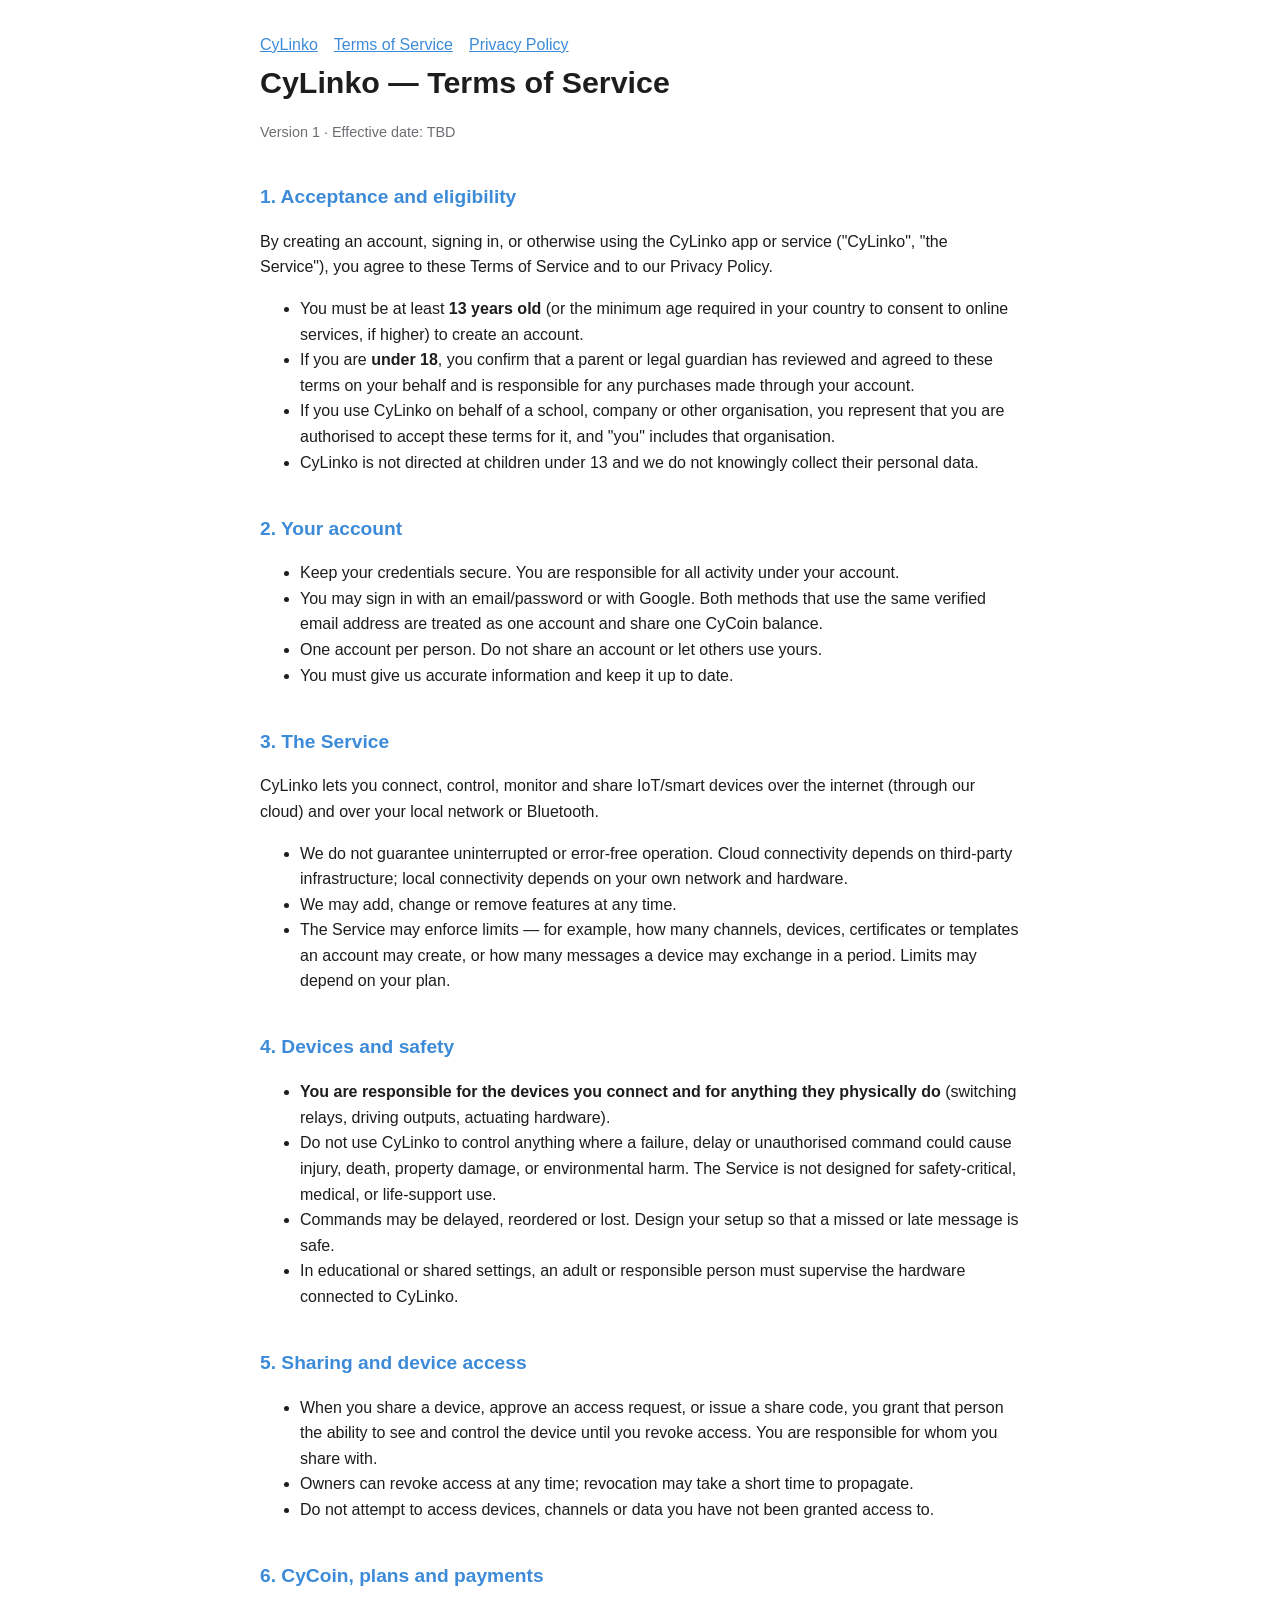
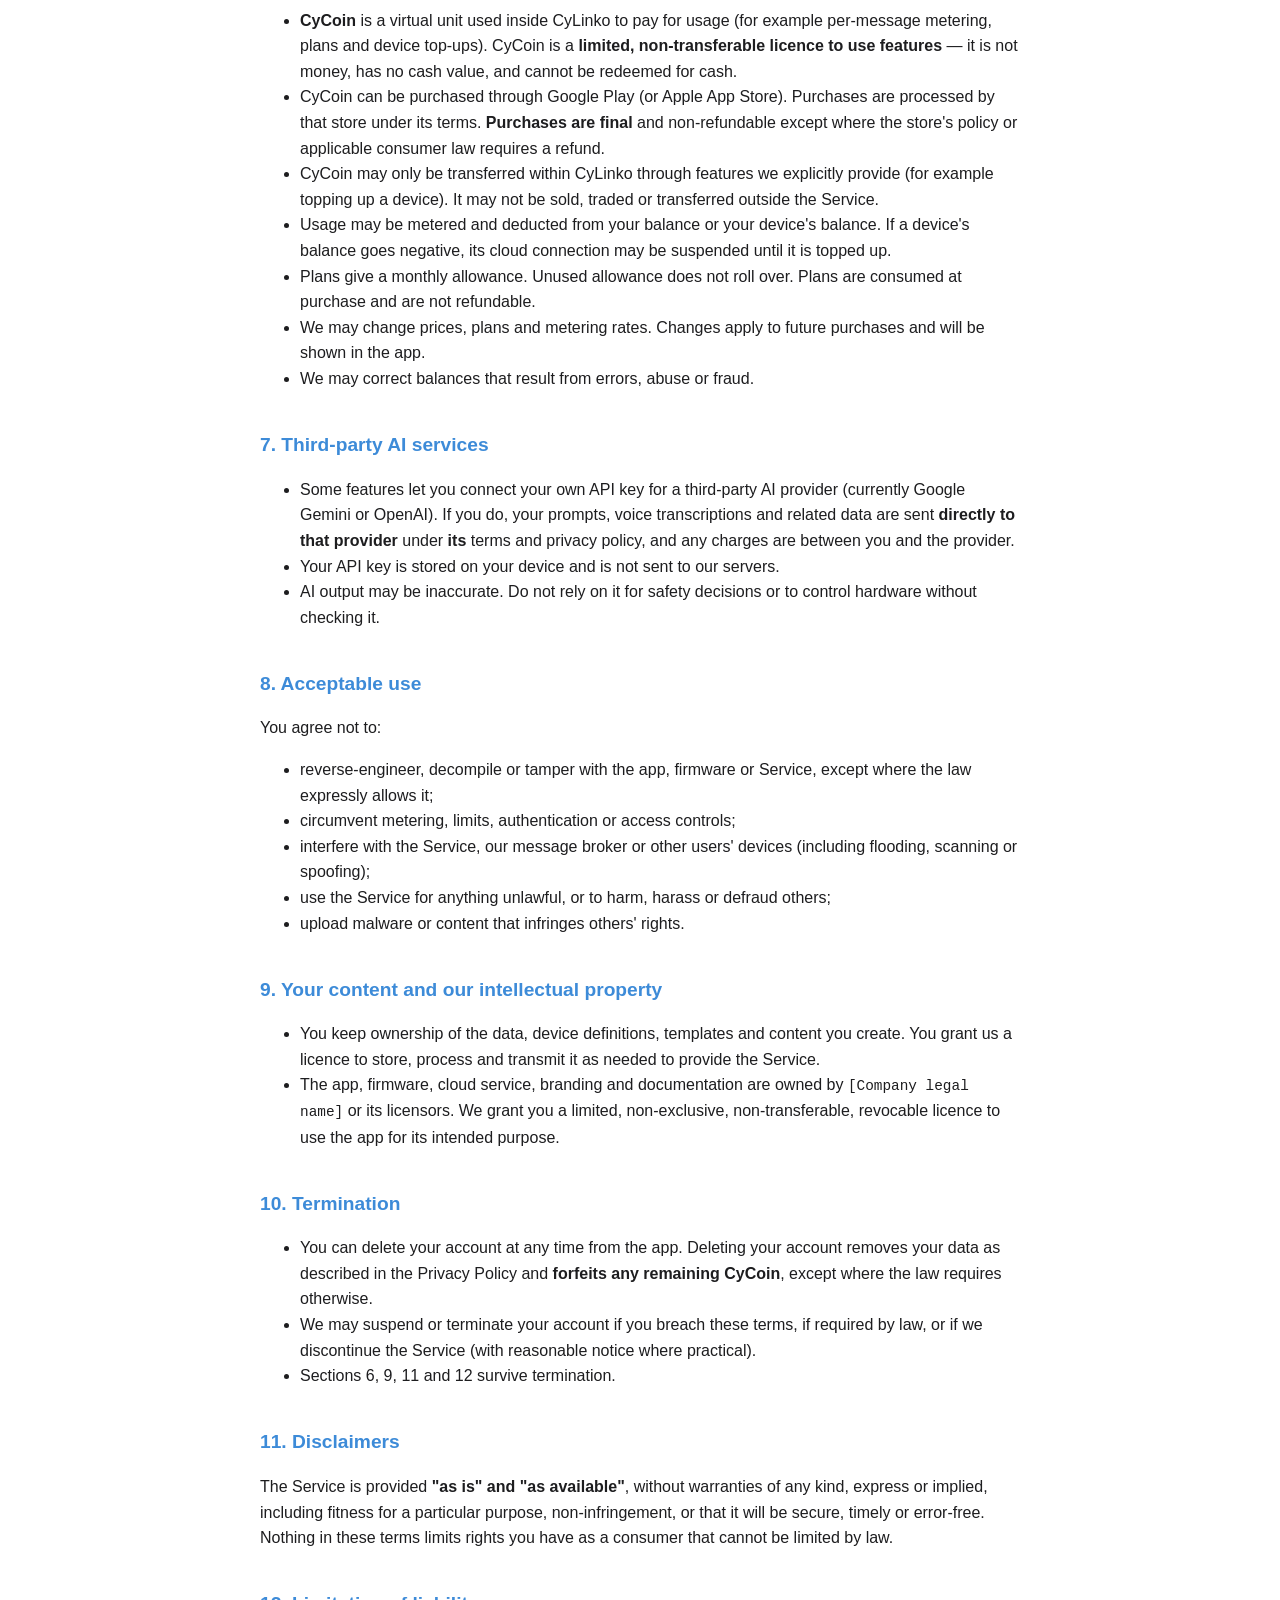
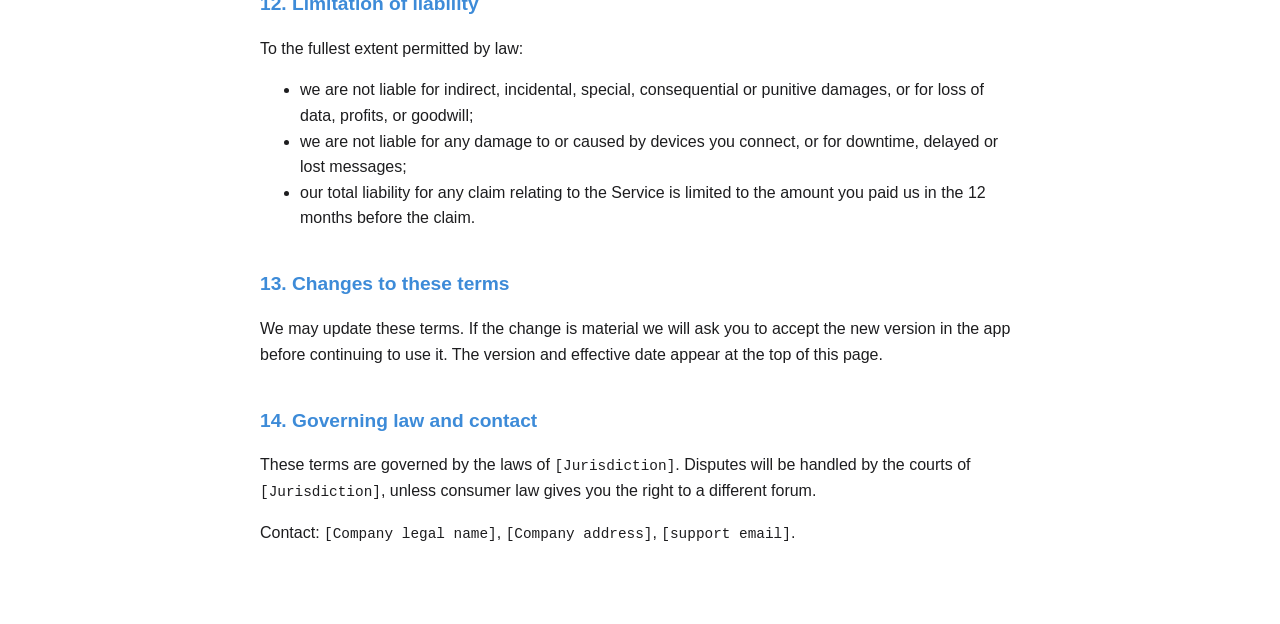
==== terms-of-service.html @ 71540b09 "Publish CyLinko Terms of Service and Privacy Policy (v1)" ====
<!DOCTYPE html>
<html xmlns="http://www.w3.org/1999/xhtml">
<head>
  <meta charset="utf-8" />
  <meta name="generator" content="pandoc 3.10.2" />
  <meta name="viewport" content="width=device-width, initial-scale=1.0, user-scalable=yes" />
  <title>CyLinko — Terms of Service</title>
  <style>
    /* Default styles provided by pandoc.
    ** See https://pandoc.org/MANUAL.html#variables-for-html for config info.
    */
    span.smallcaps{font-variant: small-caps;}
    div.columns{display: flex; gap: 1.5em;}
    div.column{flex: auto;}
    @media screen {
    div.columns{gap: min(4vw, 1.5em);}
    div.column{overflow-x: auto;}
    }
    div.hanging-indent{margin-left: 1.5em; text-indent: -1.5em;}
    /* The extra [class] is a hack that increases specificity enough to
       override a similar rule in reveal.js */
    ul.task-list[class]{list-style: none;}
    ul.task-list li input[type="checkbox"] {
      font-size: inherit;
      width: 0.8em;
      margin: 0 0.8em 0.2em -1.6em;
      vertical-align: middle;
    }
    .display.math{display: block; text-align: center; margin: 0.5rem auto;}
  </style>
  <link rel="stylesheet" href="style.css" />
  <meta name="viewport" content="width=device-width,initial-scale=1">
</head>
<body><main><nav><a href="index.html">CyLinko</a><a href="terms-of-service.html">Terms of Service</a><a href="privacy-policy.html">Privacy Policy</a></nav>
<h1>CyLinko — Terms of Service</h1><p class="meta">Version 1 · Effective date: TBD</p>
<h2 id="1-acceptance-and-eligibility">1. Acceptance and eligibility</h2>
<p>By creating an account, signing in, or otherwise using the CyLinko
app or service ("CyLinko", "the Service"), you agree to these Terms of
Service and to our Privacy Policy.</p>
<ul>
<li>You must be at least <strong>13 years old</strong> (or the minimum
age required in your country to consent to online services, if higher)
to create an account.</li>
<li>If you are <strong>under 18</strong>, you confirm that a parent or
legal guardian has reviewed and agreed to these terms on your behalf and
is responsible for any purchases made through your account.</li>
<li>If you use CyLinko on behalf of a school, company or other
organisation, you represent that you are authorised to accept these
terms for it, and "you" includes that organisation.</li>
<li>CyLinko is not directed at children under 13 and we do not knowingly
collect their personal data.</li>
</ul>
<h2 id="2-your-account">2. Your account</h2>
<ul>
<li>Keep your credentials secure. You are responsible for all activity
under your account.</li>
<li>You may sign in with an email/password or with Google. Both methods
that use the same verified email address are treated as one account and
share one CyCoin balance.</li>
<li>One account per person. Do not share an account or let others use
yours.</li>
<li>You must give us accurate information and keep it up to date.</li>
</ul>
<h2 id="3-the-service">3. The Service</h2>
<p>CyLinko lets you connect, control, monitor and share IoT/smart
devices over the internet (through our cloud) and over your local
network or Bluetooth.</p>
<ul>
<li>We do not guarantee uninterrupted or error-free operation. Cloud
connectivity depends on third-party infrastructure; local connectivity
depends on your own network and hardware.</li>
<li>We may add, change or remove features at any time.</li>
<li>The Service may enforce limits — for example, how many channels,
devices, certificates or templates an account may create, or how many
messages a device may exchange in a period. Limits may depend on your
plan.</li>
</ul>
<h2 id="4-devices-and-safety">4. Devices and safety</h2>
<ul>
<li><strong>You are responsible for the devices you connect and for
anything they physically do</strong> (switching relays, driving outputs,
actuating hardware).</li>
<li>Do not use CyLinko to control anything where a failure, delay or
unauthorised command could cause injury, death, property damage, or
environmental harm. The Service is not designed for safety-critical,
medical, or life-support use.</li>
<li>Commands may be delayed, reordered or lost. Design your setup so
that a missed or late message is safe.</li>
<li>In educational or shared settings, an adult or responsible person
must supervise the hardware connected to CyLinko.</li>
</ul>
<h2 id="5-sharing-and-device-access">5. Sharing and device access</h2>
<ul>
<li>When you share a device, approve an access request, or issue a share
code, you grant that person the ability to see and control the device
until you revoke access. You are responsible for whom you share
with.</li>
<li>Owners can revoke access at any time; revocation may take a short
time to propagate.</li>
<li>Do not attempt to access devices, channels or data you have not been
granted access to.</li>
</ul>
<h2 id="6-cycoin-plans-and-payments">6. CyCoin, plans and payments</h2>
<ul>
<li><strong>CyCoin</strong> is a virtual unit used inside CyLinko to pay
for usage (for example per-message metering, plans and device top-ups).
CyCoin is a <strong>limited, non-transferable licence to use
features</strong> — it is not money, has no cash value, and cannot be
redeemed for cash.</li>
<li>CyCoin can be purchased through Google Play (or Apple App Store).
Purchases are processed by that store under its terms. <strong>Purchases
are final</strong> and non-refundable except where the store's policy or
applicable consumer law requires a refund.</li>
<li>CyCoin may only be transferred within CyLinko through features we
explicitly provide (for example topping up a device). It may not be
sold, traded or transferred outside the Service.</li>
<li>Usage may be metered and deducted from your balance or your device's
balance. If a device's balance goes negative, its cloud connection may
be suspended until it is topped up.</li>
<li>Plans give a monthly allowance. Unused allowance does not roll over.
Plans are consumed at purchase and are not refundable.</li>
<li>We may change prices, plans and metering rates. Changes apply to
future purchases and will be shown in the app.</li>
<li>We may correct balances that result from errors, abuse or
fraud.</li>
</ul>
<h2 id="7-third-party-ai-services">7. Third-party AI services</h2>
<ul>
<li>Some features let you connect your own API key for a third-party AI
provider (currently Google Gemini or OpenAI). If you do, your prompts,
voice transcriptions and related data are sent <strong>directly to that
provider</strong> under <strong>its</strong> terms and privacy policy,
and any charges are between you and the provider.</li>
<li>Your API key is stored on your device and is not sent to our
servers.</li>
<li>AI output may be inaccurate. Do not rely on it for safety decisions
or to control hardware without checking it.</li>
</ul>
<h2 id="8-acceptable-use">8. Acceptable use</h2>
<p>You agree not to:</p>
<ul>
<li>reverse-engineer, decompile or tamper with the app, firmware or
Service, except where the law expressly allows it;</li>
<li>circumvent metering, limits, authentication or access controls;</li>
<li>interfere with the Service, our message broker or other users'
devices (including flooding, scanning or spoofing);</li>
<li>use the Service for anything unlawful, or to harm, harass or defraud
others;</li>
<li>upload malware or content that infringes others' rights.</li>
</ul>
<h2 id="9-your-content-and-our-intellectual-property">9. Your content
and our intellectual property</h2>
<ul>
<li>You keep ownership of the data, device definitions, templates and
content you create. You grant us a licence to store, process and
transmit it as needed to provide the Service.</li>
<li>The app, firmware, cloud service, branding and documentation are
owned by <code>[Company legal name]</code> or its licensors. We grant
you a limited, non-exclusive, non-transferable, revocable licence to use
the app for its intended purpose.</li>
</ul>
<h2 id="10-termination">10. Termination</h2>
<ul>
<li>You can delete your account at any time from the app. Deleting your
account removes your data as described in the Privacy Policy and
<strong>forfeits any remaining CyCoin</strong>, except where the law
requires otherwise.</li>
<li>We may suspend or terminate your account if you breach these terms,
if required by law, or if we discontinue the Service (with reasonable
notice where practical).</li>
<li>Sections 6, 9, 11 and 12 survive termination.</li>
</ul>
<h2 id="11-disclaimers">11. Disclaimers</h2>
<p>The Service is provided <strong>"as is" and "as available"</strong>,
without warranties of any kind, express or implied, including fitness
for a particular purpose, non-infringement, or that it will be secure,
timely or error-free. Nothing in these terms limits rights you have as a
consumer that cannot be limited by law.</p>
<h2 id="12-limitation-of-liability">12. Limitation of liability</h2>
<p>To the fullest extent permitted by law:</p>
<ul>
<li>we are not liable for indirect, incidental, special, consequential
or punitive damages, or for loss of data, profits, or goodwill;</li>
<li>we are not liable for any damage to or caused by devices you
connect, or for downtime, delayed or lost messages;</li>
<li>our total liability for any claim relating to the Service is limited
to the amount you paid us in the 12 months before the claim.</li>
</ul>
<h2 id="13-changes-to-these-terms">13. Changes to these terms</h2>
<p>We may update these terms. If the change is material we will ask you
to accept the new version in the app before continuing to use it. The
version and effective date appear at the top of this page.</p>
<h2 id="14-governing-law-and-contact">14. Governing law and contact</h2>
<p>These terms are governed by the laws of <code>[Jurisdiction]</code>.
Disputes will be handled by the courts of <code>[Jurisdiction]</code>,
unless consumer law gives you the right to a different forum.</p>
<p>Contact: <code>[Company legal name]</code>,
<code>[Company address]</code>, <code>[support email]</code>.</p>
</main></body>
</html>
---- style.css ----
:root { color-scheme: light dark; --fg:#1d1d1f; --bg:#ffffff; --muted:#6e6e73; --accent:#3d8bd8; --rule:#e5e5ea; }
@media (prefers-color-scheme: dark) { :root { --fg:#f2f2f7; --bg:#121214; --muted:#a1a1aa; --rule:#2c2c30; } }
body { margin:0; background:var(--bg); color:var(--fg); font:16px/1.6 -apple-system,BlinkMacSystemFont,"Segoe UI",Roboto,sans-serif; }
main { max-width:760px; margin:0 auto; padding:32px 16px 64px; }
h1 { font-size:1.9rem; margin:0 0 4px; } h2 { font-size:1.2rem; margin-top:2em; color:var(--accent); }
.meta { color:var(--muted); font-size:.9rem; margin-bottom:24px; }
table { border-collapse:collapse; width:100%; font-size:.95rem; } th,td { text-align:left; vertical-align:top; padding:8px; border-bottom:1px solid var(--rule); }
blockquote { border-left:3px solid var(--accent); margin:0; padding:4px 16px; color:var(--muted); }
a { color:var(--accent); } nav a { margin-right:16px; }
code { font-size:.9em; }
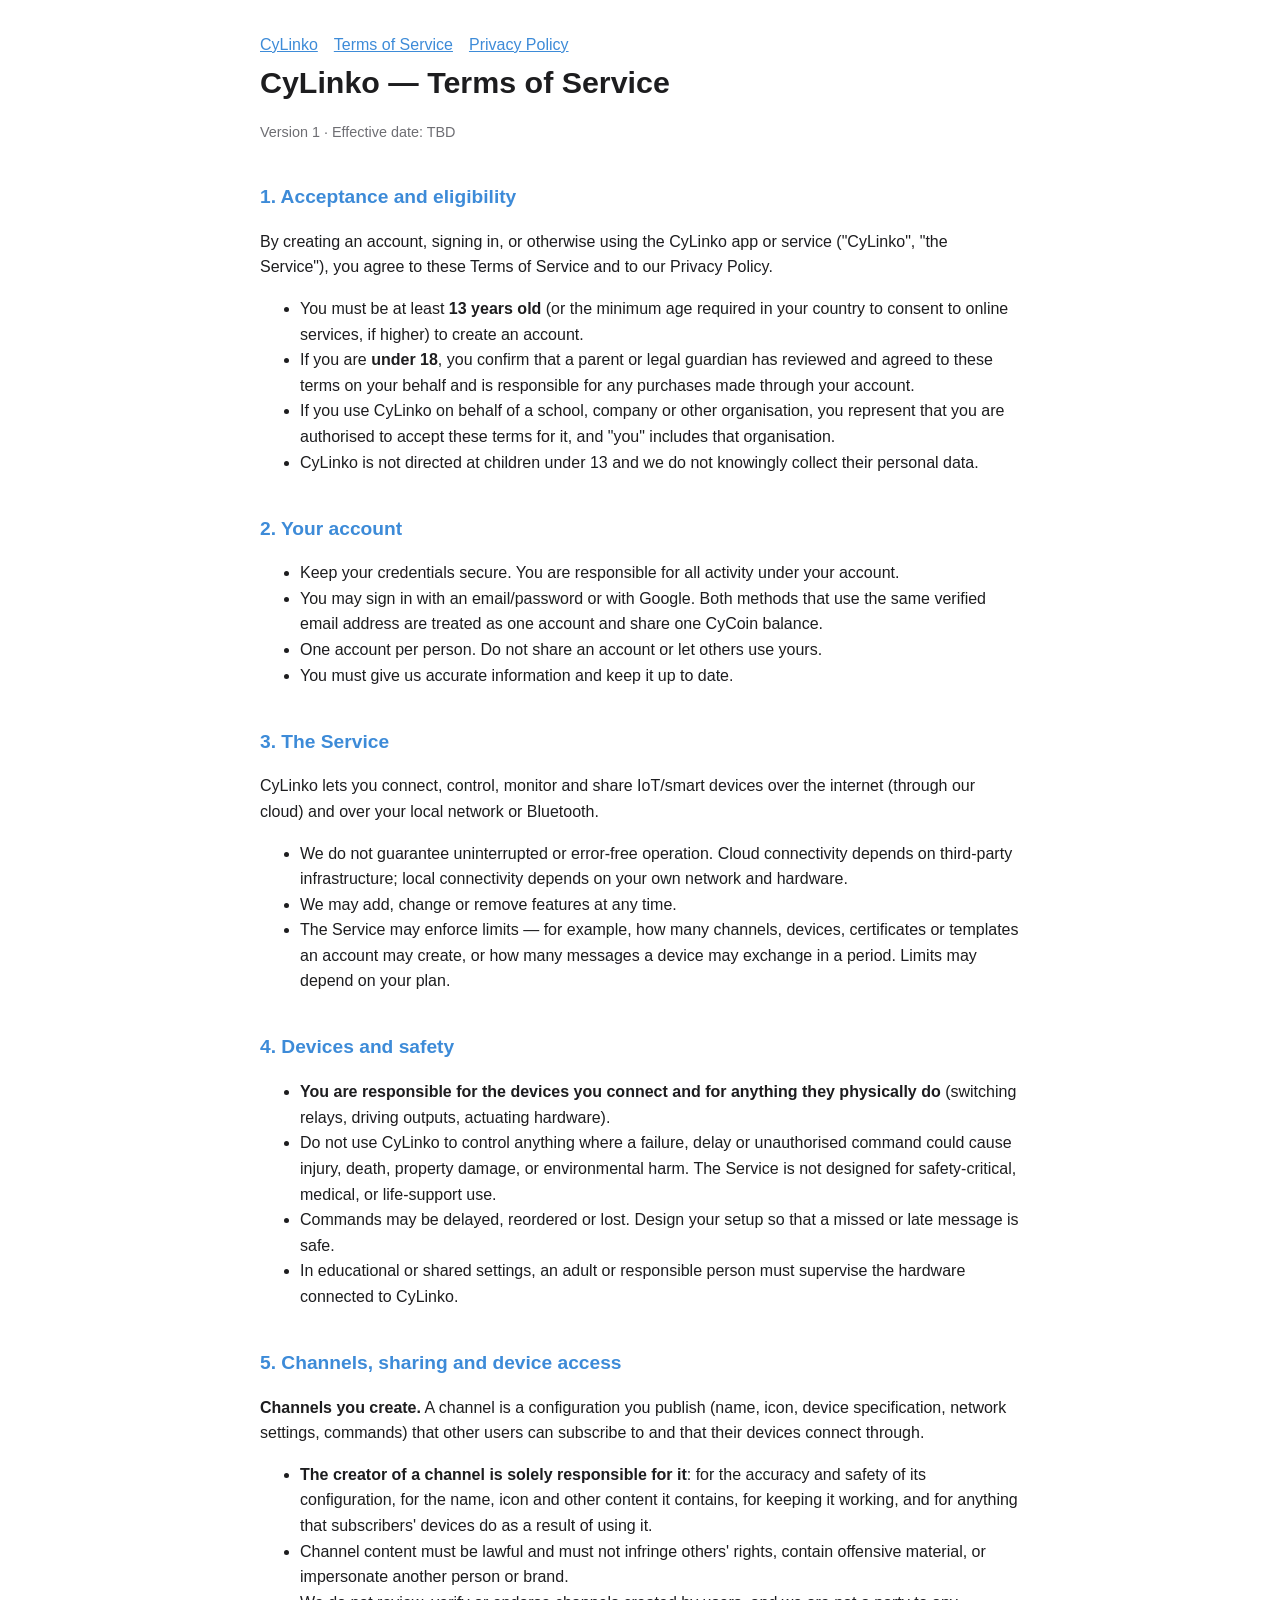
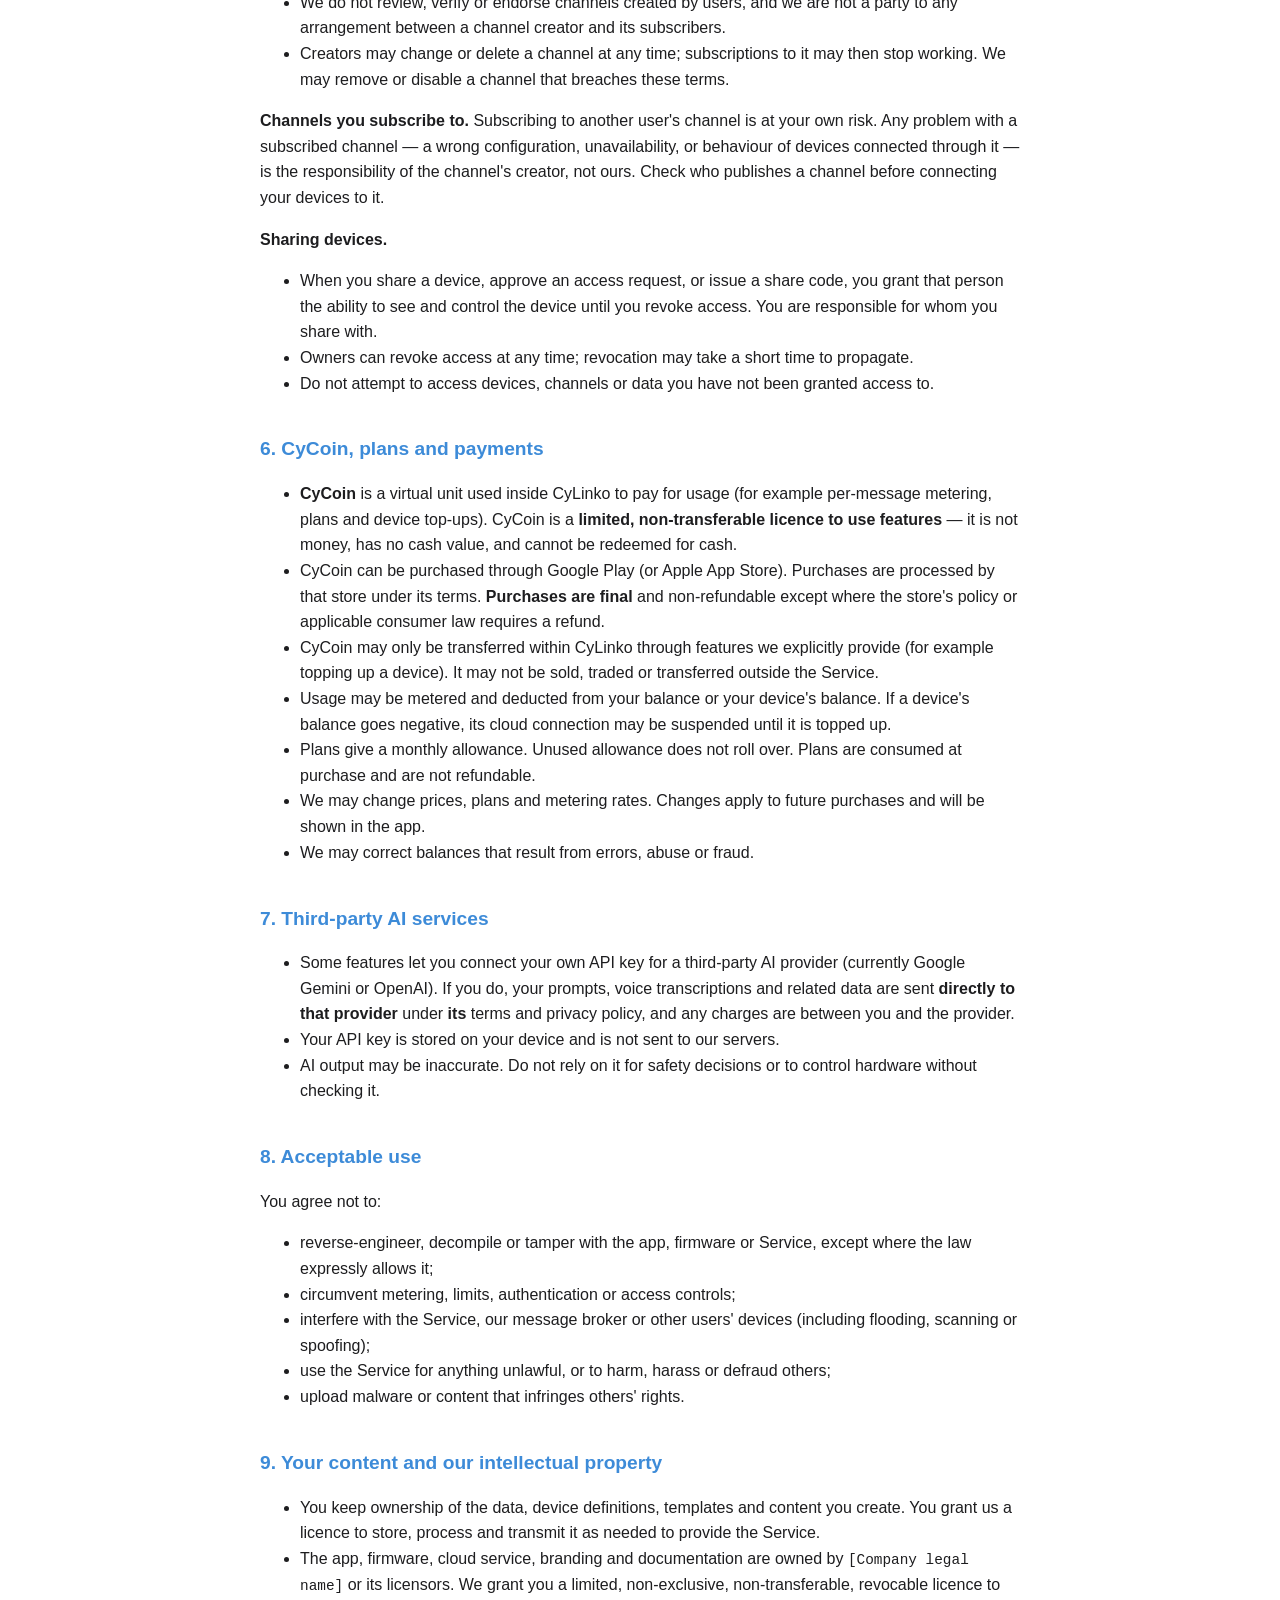
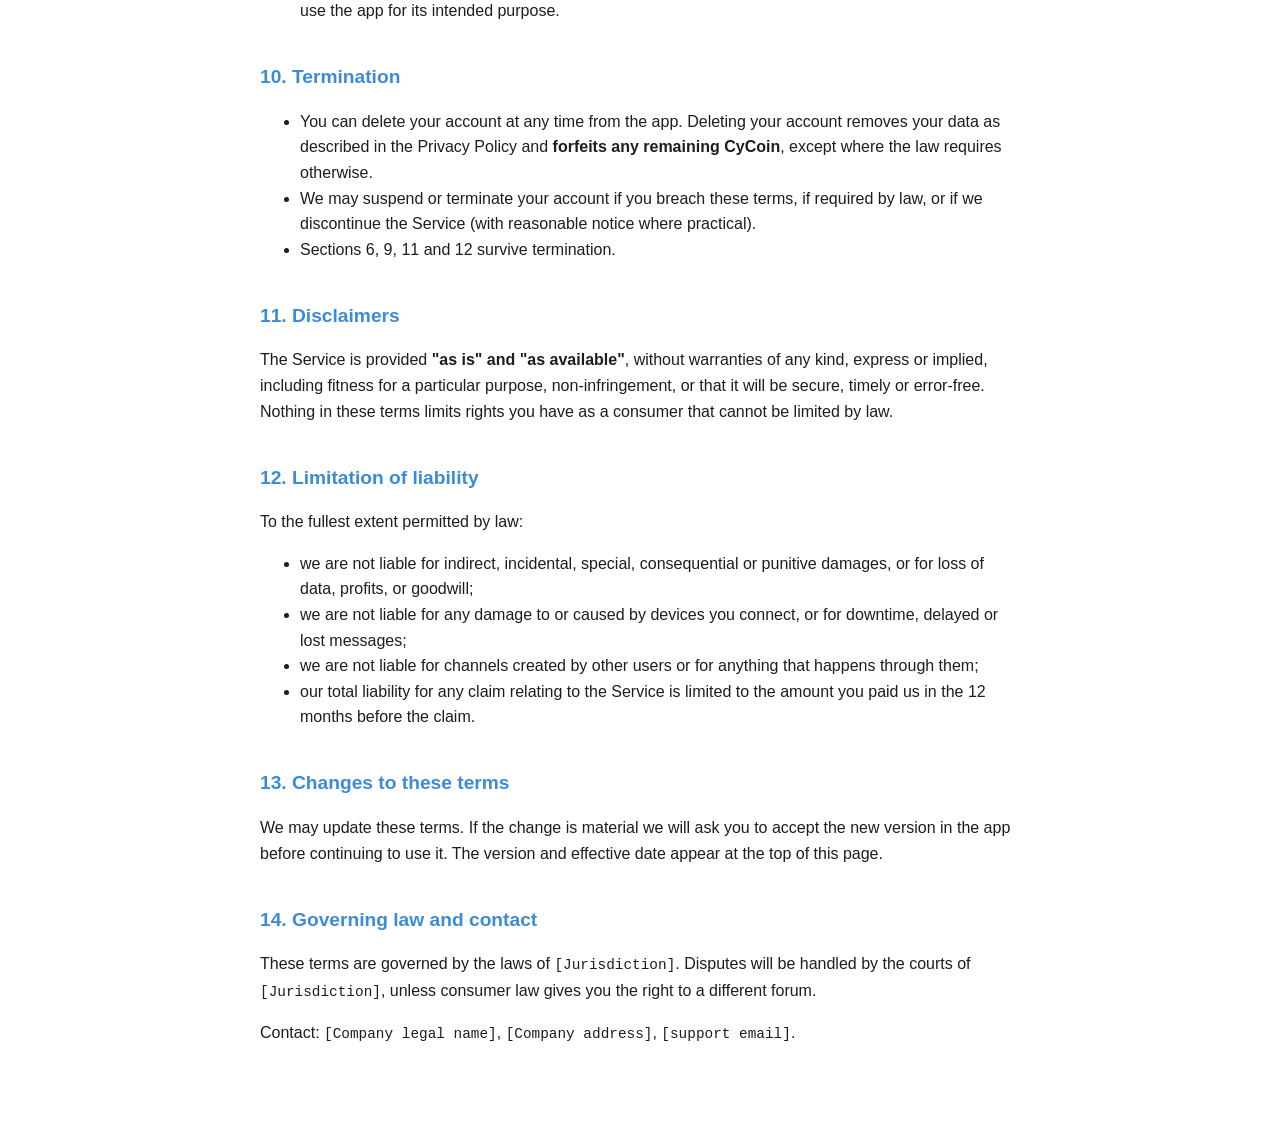
==== commit 91188cde: "Terms: channel creator responsibility, subscriber risk (section 5, 12)" ====
--- a/terms-of-service.html
+++ b/terms-of-service.html
@@ -89,7 +89,33 @@
 <li>In educational or shared settings, an adult or responsible person
 must supervise the hardware connected to CyLinko.</li>
 </ul>
-<h2 id="5-sharing-and-device-access">5. Sharing and device access</h2>
+<h2 id="5-channels-sharing-and-device-access">5. Channels, sharing and
+device access</h2>
+<p><strong>Channels you create.</strong> A channel is a configuration
+you publish (name, icon, device specification, network settings,
+commands) that other users can subscribe to and that their devices
+connect through.</p>
+<ul>
+<li><strong>The creator of a channel is solely responsible for
+it</strong>: for the accuracy and safety of its configuration, for the
+name, icon and other content it contains, for keeping it working, and
+for anything that subscribers' devices do as a result of using it.</li>
+<li>Channel content must be lawful and must not infringe others' rights,
+contain offensive material, or impersonate another person or brand.</li>
+<li>We do not review, verify or endorse channels created by users, and
+we are not a party to any arrangement between a channel creator and its
+subscribers.</li>
+<li>Creators may change or delete a channel at any time; subscriptions
+to it may then stop working. We may remove or disable a channel that
+breaches these terms.</li>
+</ul>
+<p><strong>Channels you subscribe to.</strong> Subscribing to another
+user's channel is at your own risk. Any problem with a subscribed
+channel — a wrong configuration, unavailability, or behaviour of devices
+connected through it — is the responsibility of the channel's creator,
+not ours. Check who publishes a channel before connecting your devices
+to it.</p>
+<p><strong>Sharing devices.</strong></p>
 <ul>
 <li>When you share a device, approve an access request, or issue a share
 code, you grant that person the ability to see and control the device
@@ -183,6 +209,8 @@
 or punitive damages, or for loss of data, profits, or goodwill;</li>
 <li>we are not liable for any damage to or caused by devices you
 connect, or for downtime, delayed or lost messages;</li>
+<li>we are not liable for channels created by other users or for
+anything that happens through them;</li>
 <li>our total liability for any claim relating to the Service is limited
 to the amount you paid us in the 12 months before the claim.</li>
 </ul>
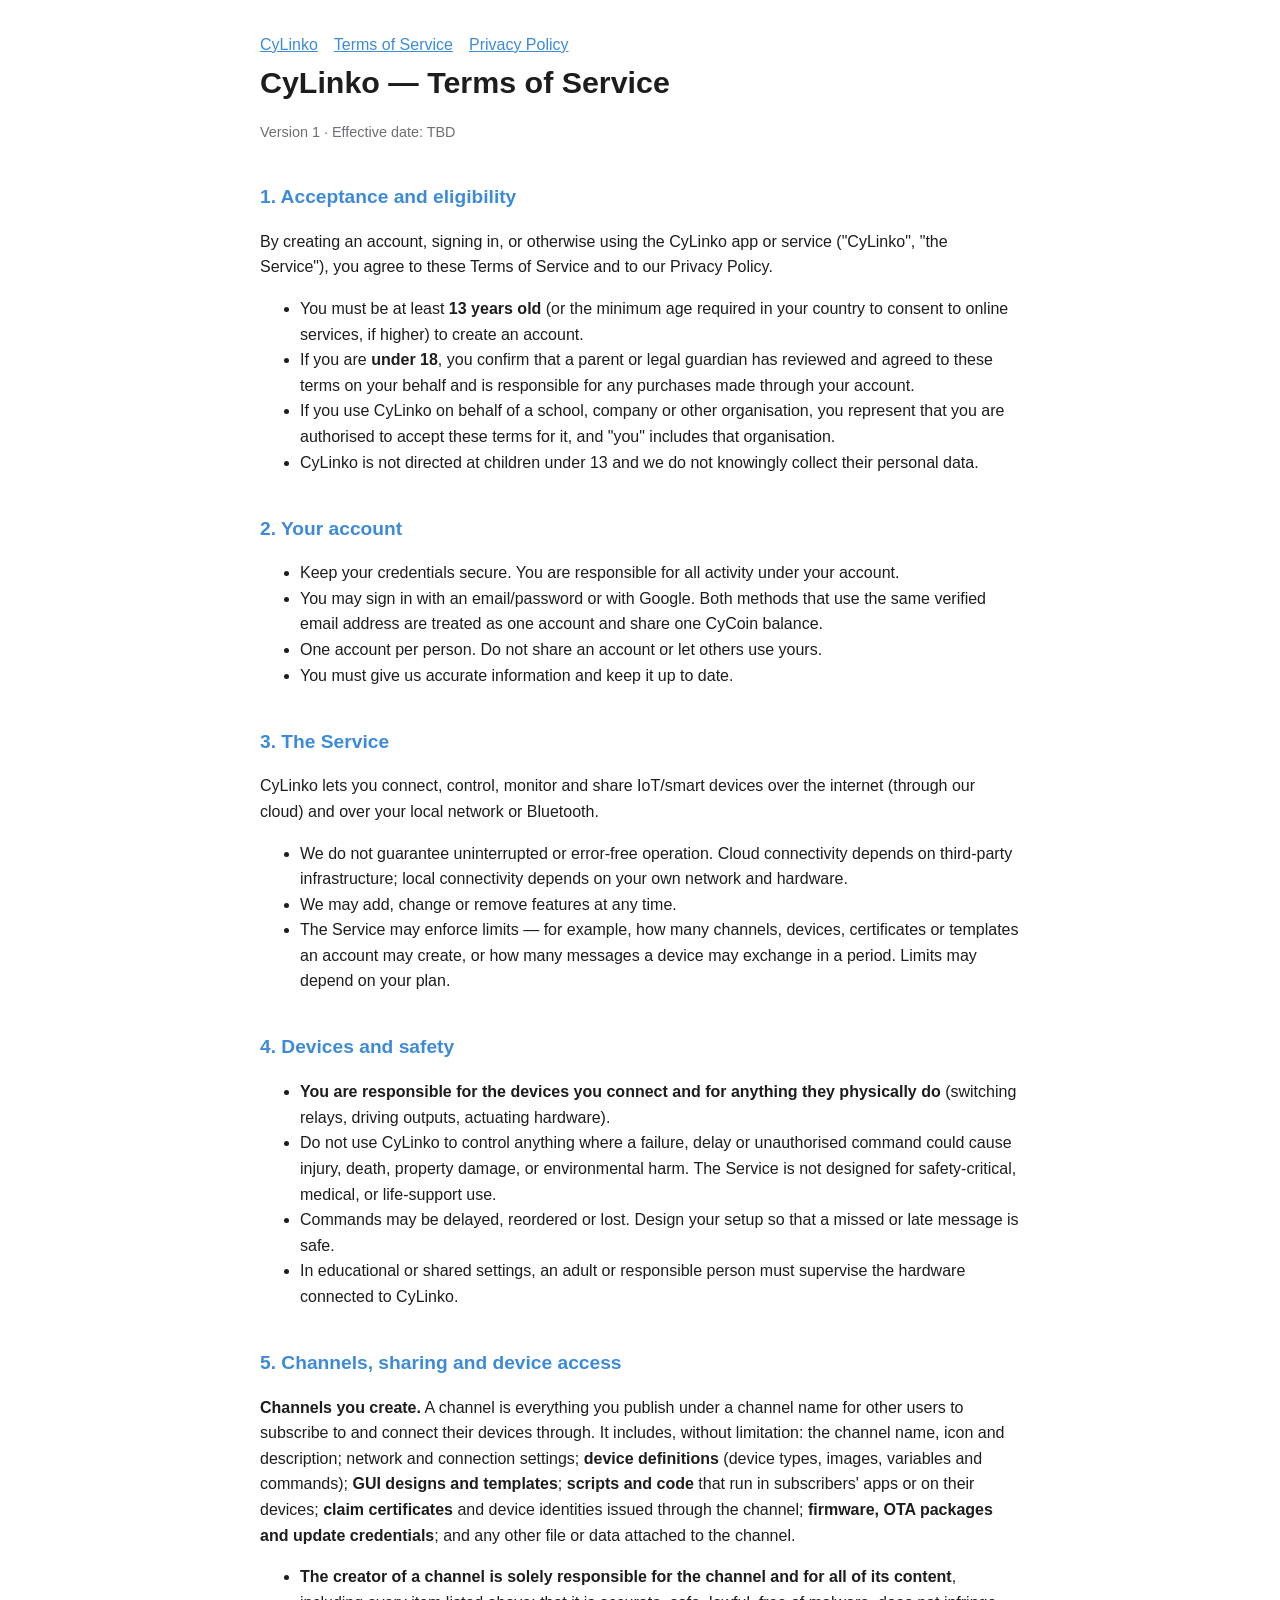
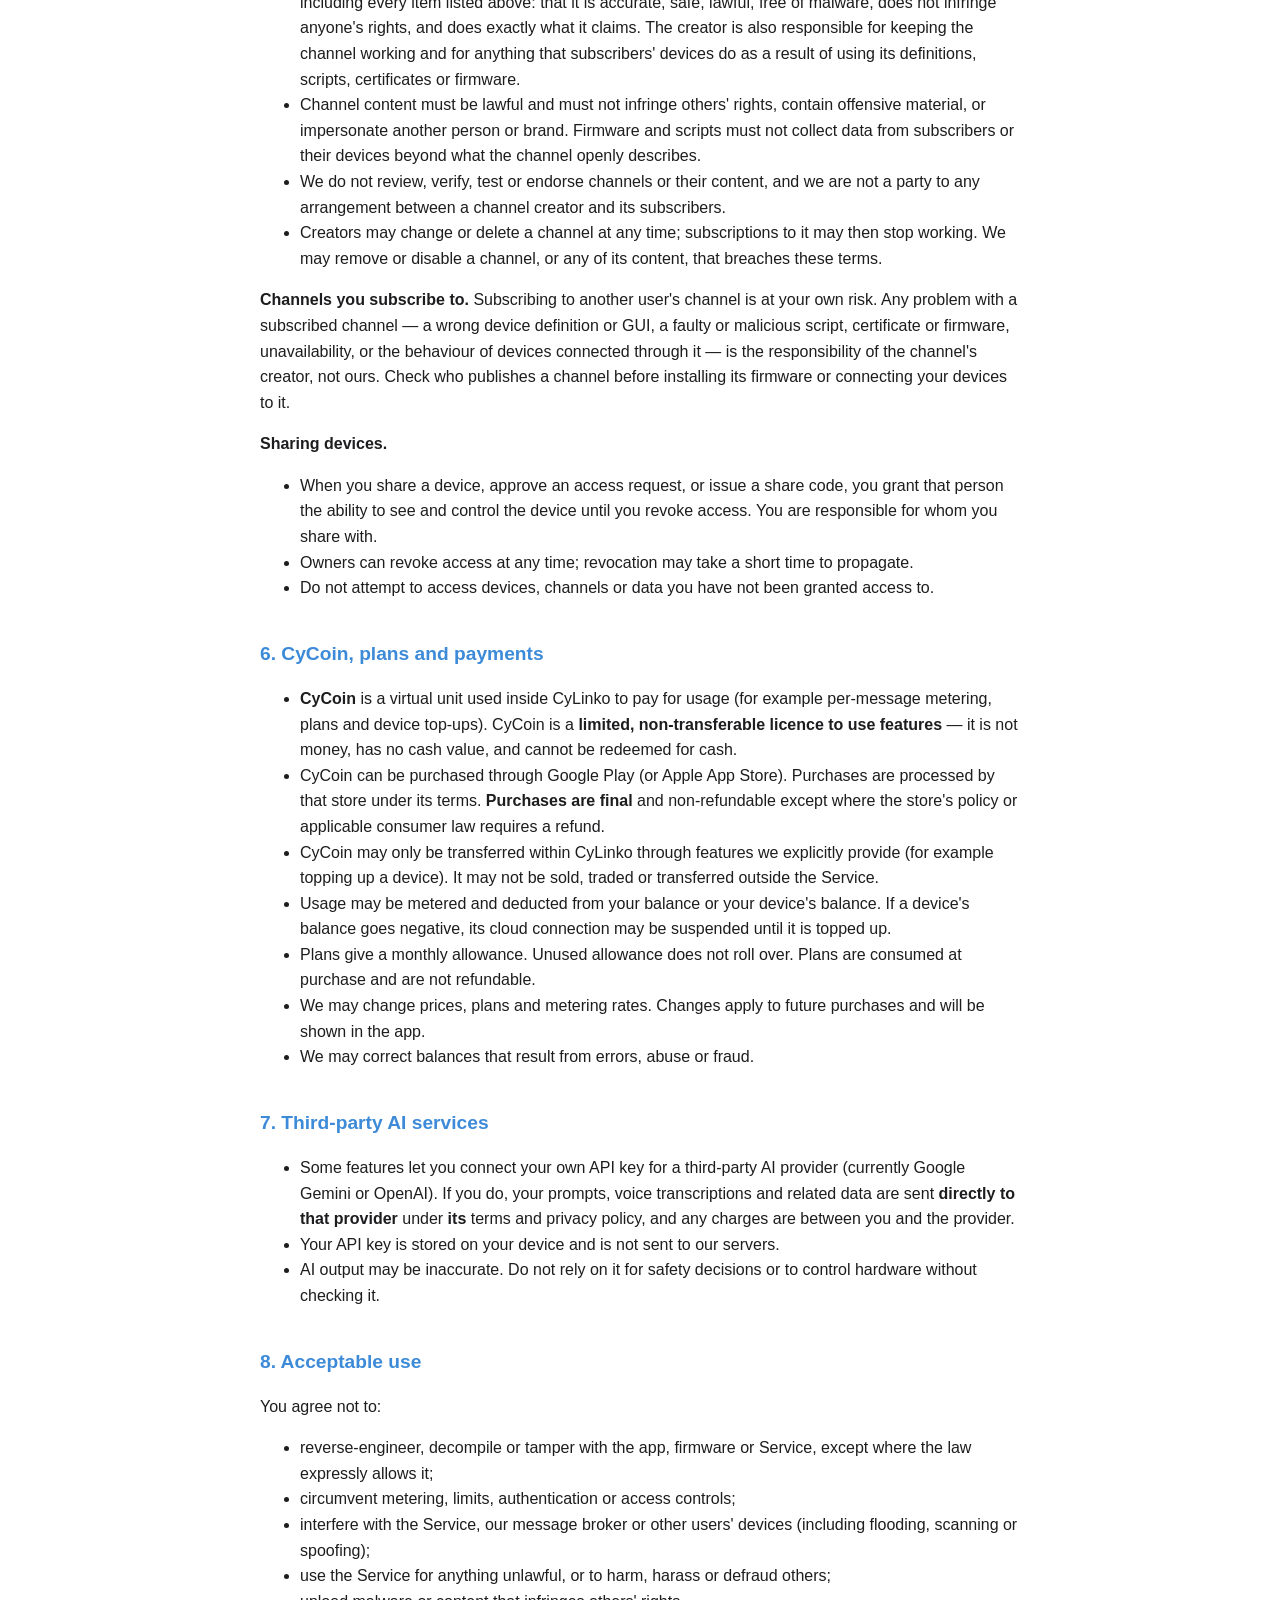
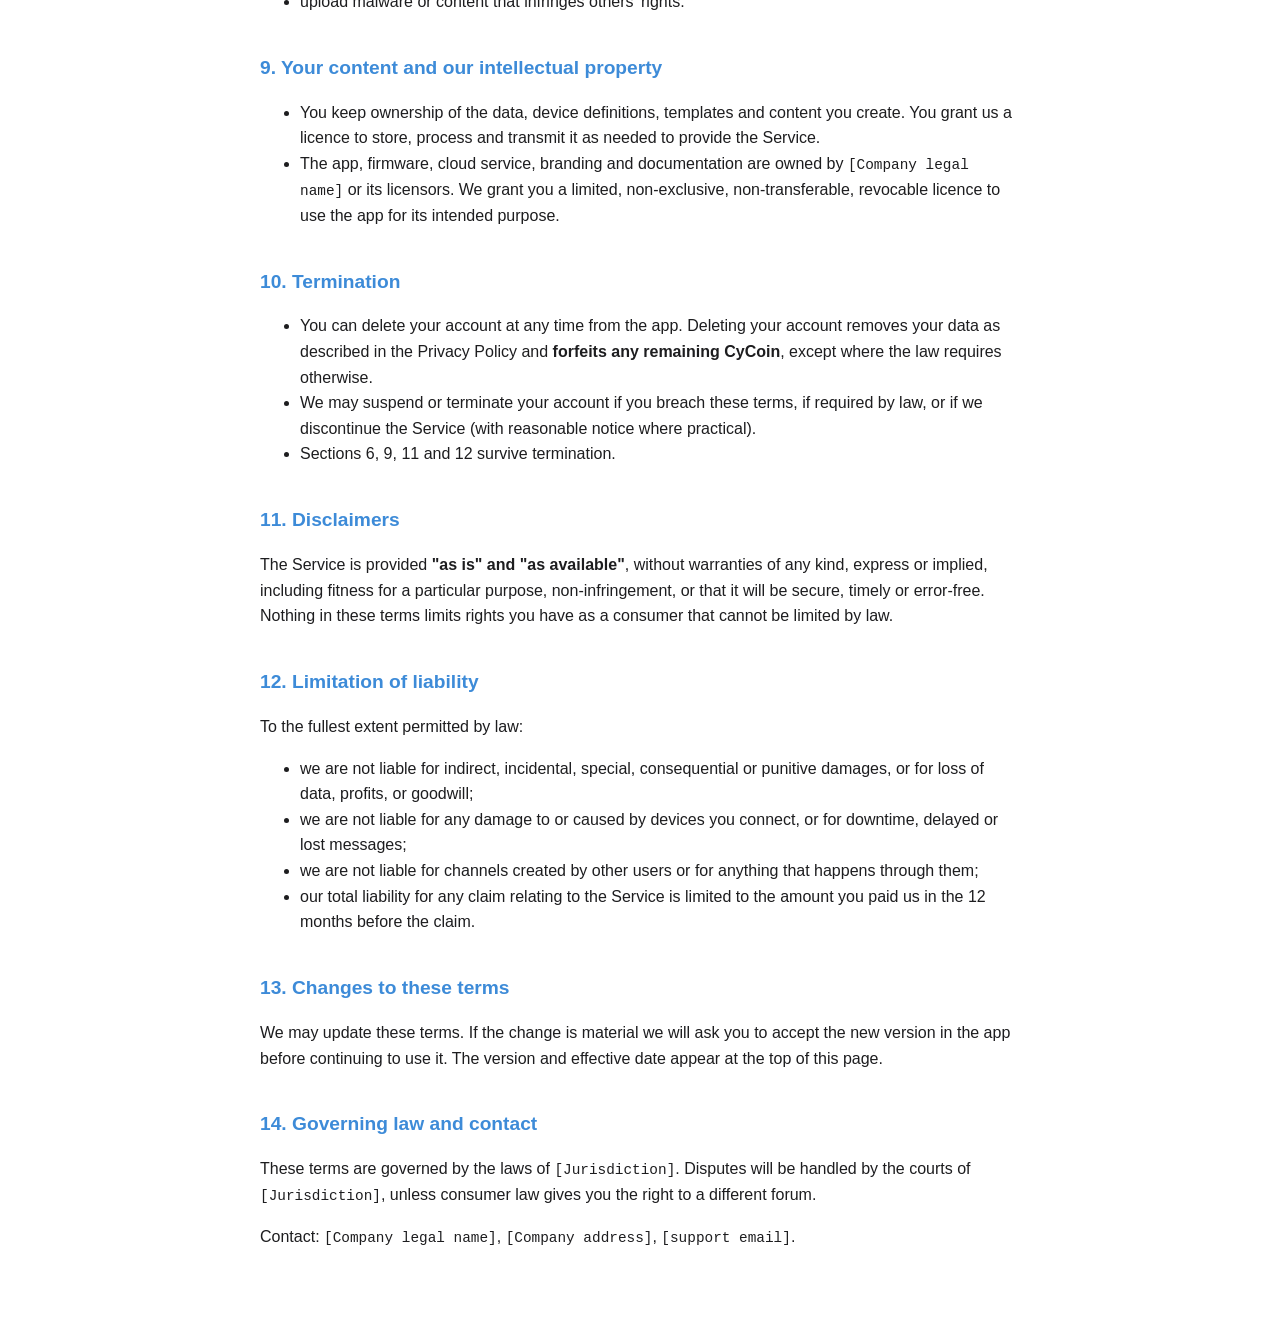
==== commit 865f0094: "Terms §5: enumerate channel content (definitions, GUIs, scripts, certs, firmware)" ====
--- a/terms-of-service.html
+++ b/terms-of-service.html
@@ -91,30 +91,43 @@
 </ul>
 <h2 id="5-channels-sharing-and-device-access">5. Channels, sharing and
 device access</h2>
-<p><strong>Channels you create.</strong> A channel is a configuration
-you publish (name, icon, device specification, network settings,
-commands) that other users can subscribe to and that their devices
-connect through.</p>
-<ul>
-<li><strong>The creator of a channel is solely responsible for
-it</strong>: for the accuracy and safety of its configuration, for the
-name, icon and other content it contains, for keeping it working, and
-for anything that subscribers' devices do as a result of using it.</li>
+<p><strong>Channels you create.</strong> A channel is everything you
+publish under a channel name for other users to subscribe to and connect
+their devices through. It includes, without limitation: the channel
+name, icon and description; network and connection settings;
+<strong>device definitions</strong> (device types, images, variables and
+commands); <strong>GUI designs and templates</strong>; <strong>scripts
+and code</strong> that run in subscribers' apps or on their devices;
+<strong>claim certificates</strong> and device identities issued through
+the channel; <strong>firmware, OTA packages and update
+credentials</strong>; and any other file or data attached to the
+channel.</p>
+<ul>
+<li><strong>The creator of a channel is solely responsible for the
+channel and for all of its content</strong>, including every item listed
+above: that it is accurate, safe, lawful, free of malware, does not
+infringe anyone's rights, and does exactly what it claims. The creator
+is also responsible for keeping the channel working and for anything
+that subscribers' devices do as a result of using its definitions,
+scripts, certificates or firmware.</li>
 <li>Channel content must be lawful and must not infringe others' rights,
-contain offensive material, or impersonate another person or brand.</li>
-<li>We do not review, verify or endorse channels created by users, and
-we are not a party to any arrangement between a channel creator and its
-subscribers.</li>
+contain offensive material, or impersonate another person or brand.
+Firmware and scripts must not collect data from subscribers or their
+devices beyond what the channel openly describes.</li>
+<li>We do not review, verify, test or endorse channels or their content,
+and we are not a party to any arrangement between a channel creator and
+its subscribers.</li>
 <li>Creators may change or delete a channel at any time; subscriptions
-to it may then stop working. We may remove or disable a channel that
-breaches these terms.</li>
+to it may then stop working. We may remove or disable a channel, or any
+of its content, that breaches these terms.</li>
 </ul>
 <p><strong>Channels you subscribe to.</strong> Subscribing to another
 user's channel is at your own risk. Any problem with a subscribed
-channel — a wrong configuration, unavailability, or behaviour of devices
-connected through it — is the responsibility of the channel's creator,
-not ours. Check who publishes a channel before connecting your devices
-to it.</p>
+channel — a wrong device definition or GUI, a faulty or malicious
+script, certificate or firmware, unavailability, or the behaviour of
+devices connected through it — is the responsibility of the channel's
+creator, not ours. Check who publishes a channel before installing its
+firmware or connecting your devices to it.</p>
 <p><strong>Sharing devices.</strong></p>
 <ul>
 <li>When you share a device, approve an access request, or issue a share
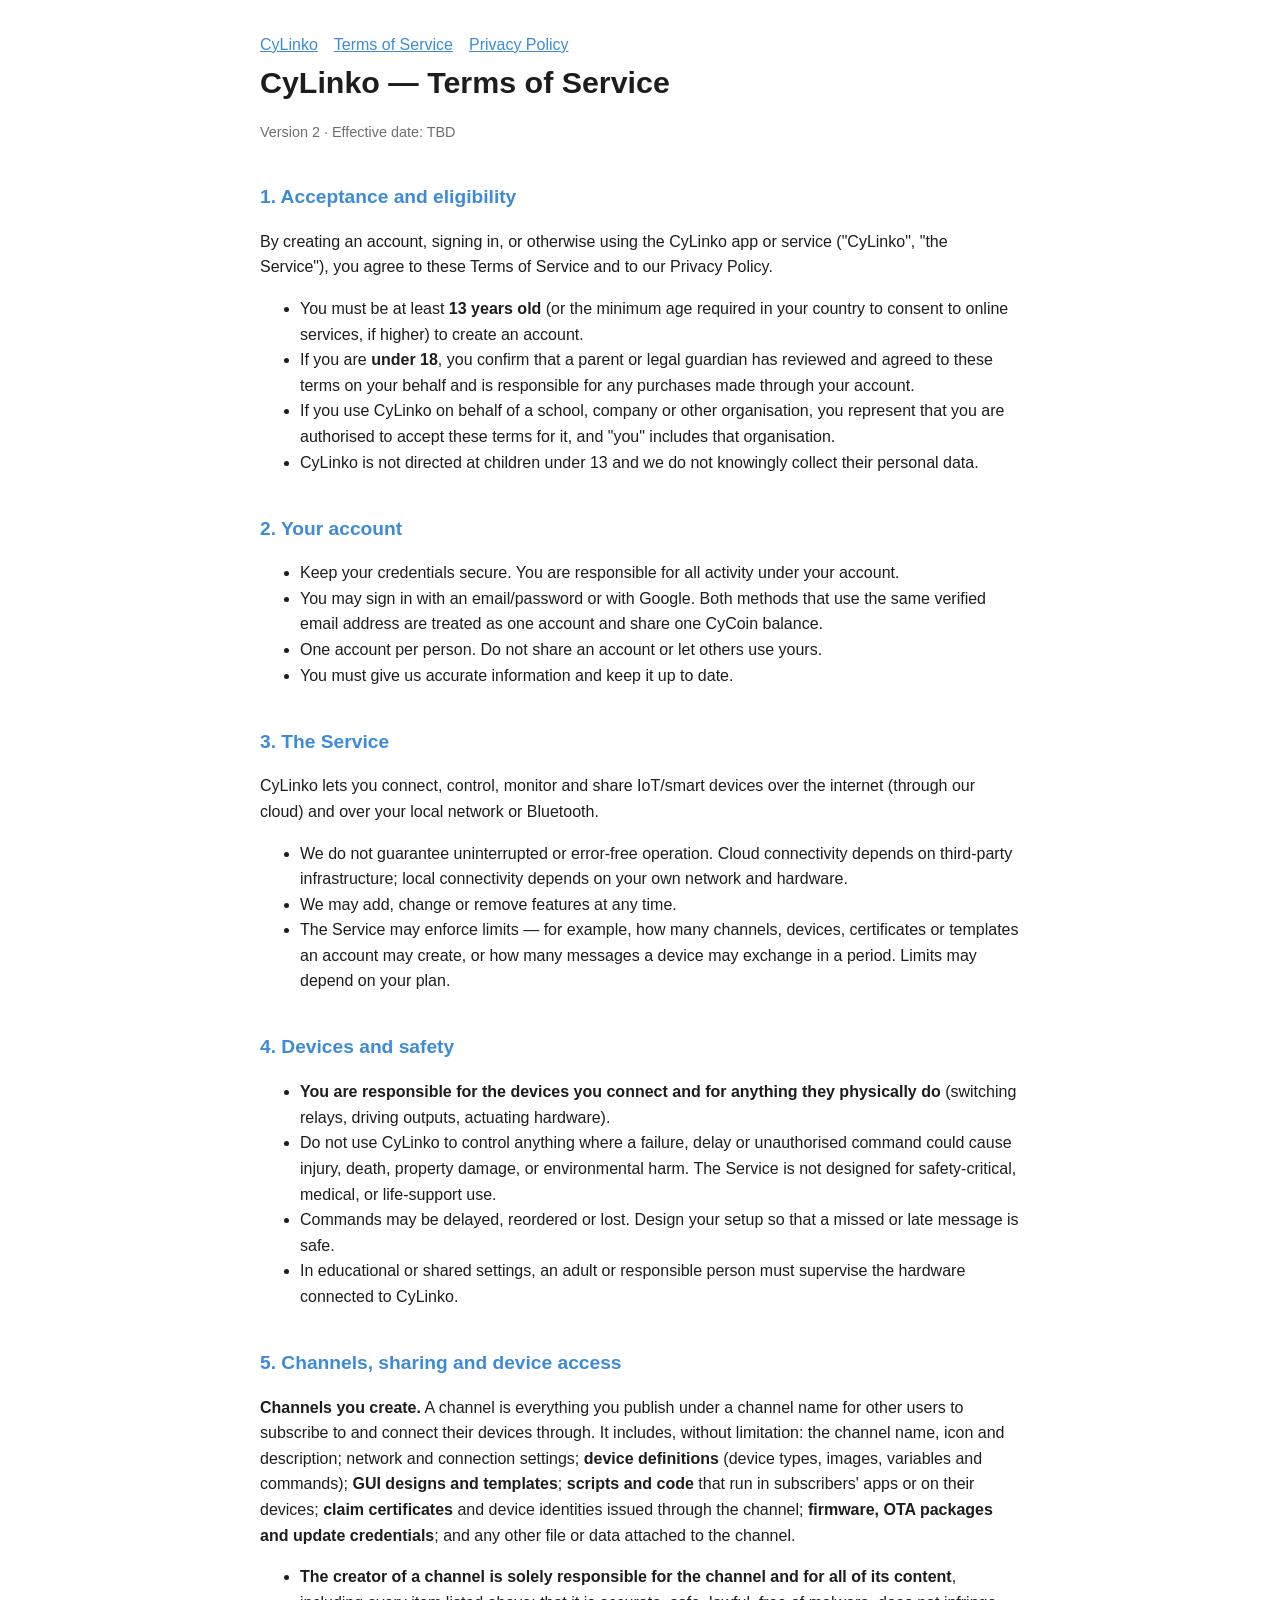
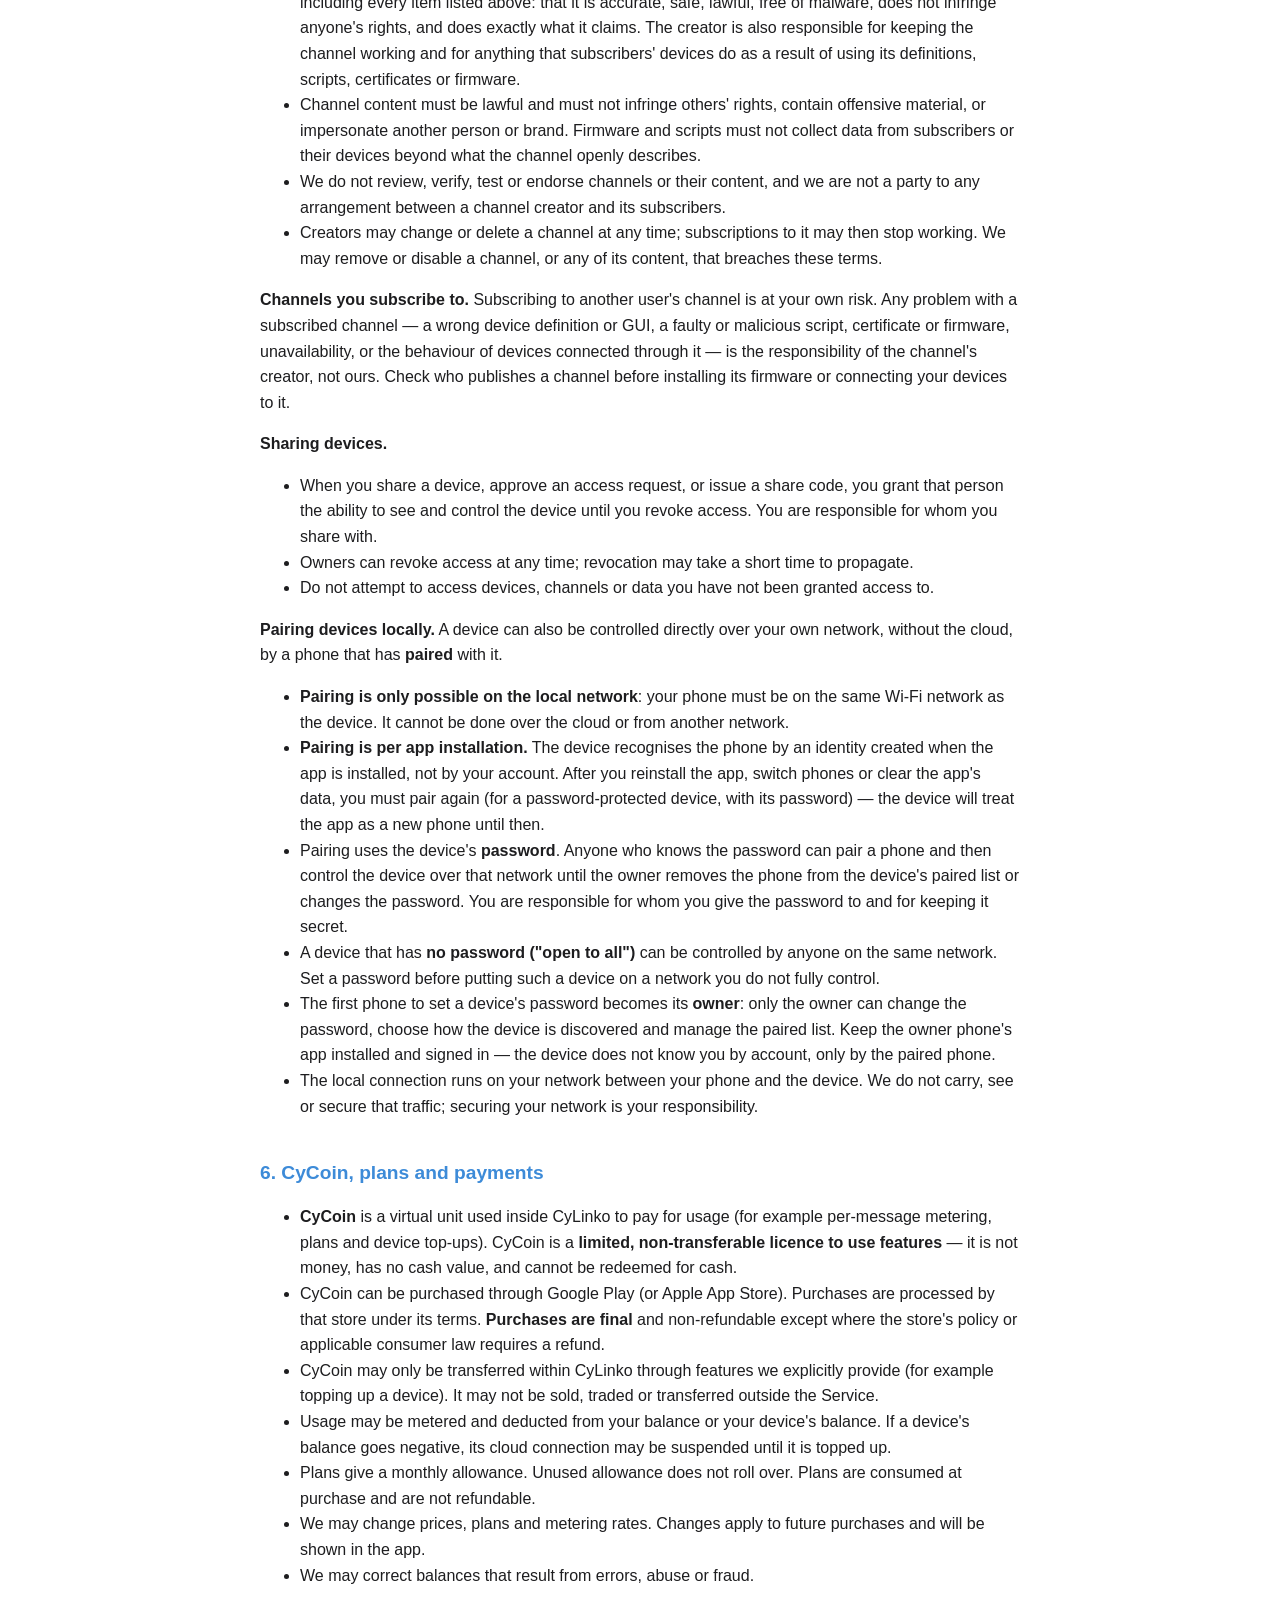
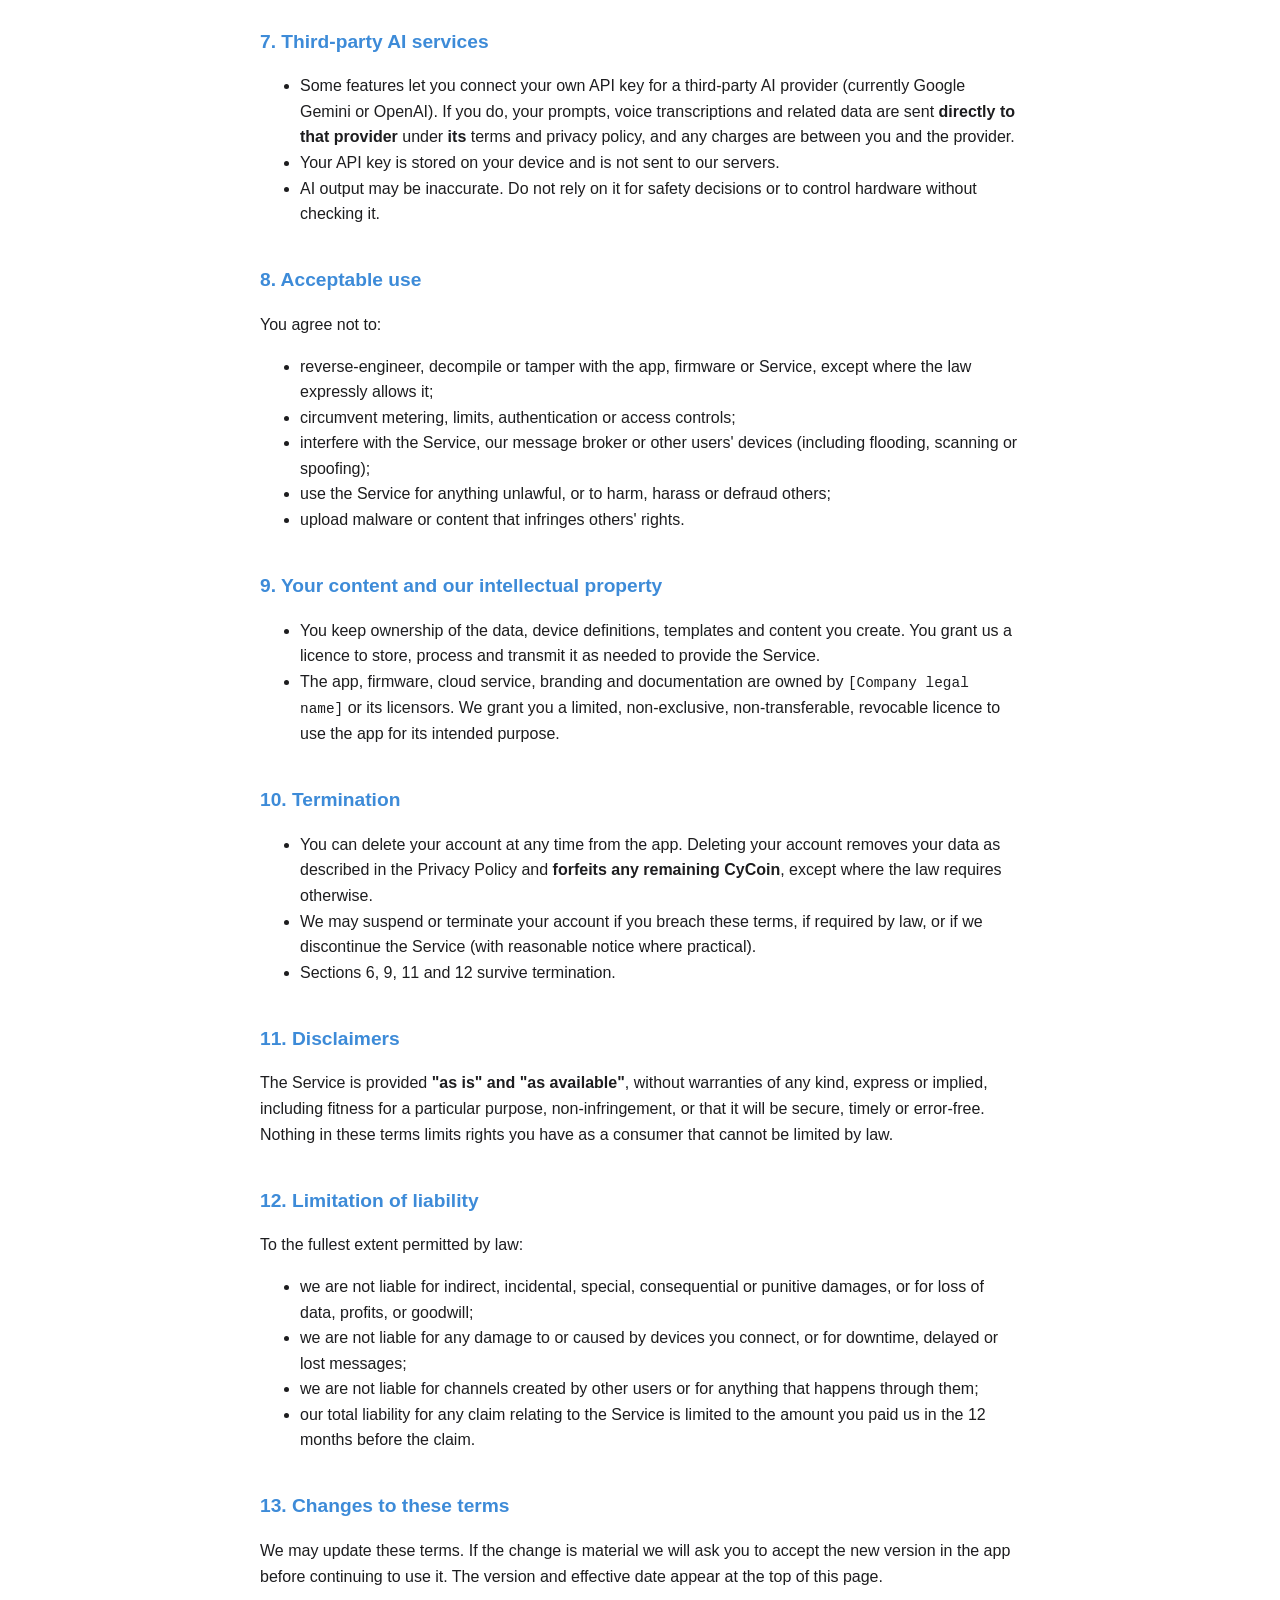
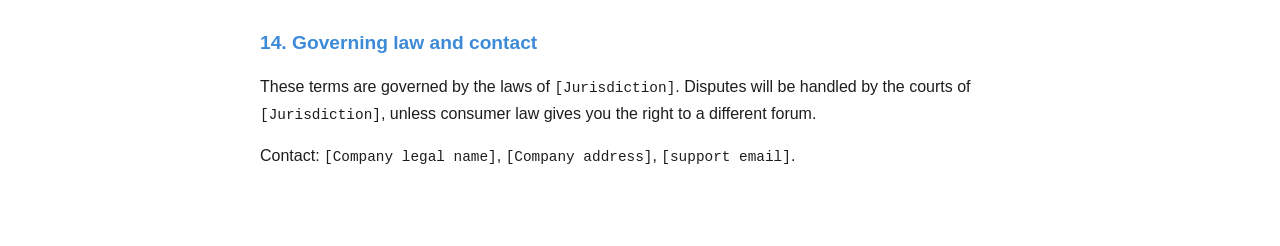
==== commit 1eff7217: "Terms v2: §5 Pairing devices locally (local network only, per-install, password, open devices, owner" ====
--- a/terms-of-service.html
+++ b/terms-of-service.html
@@ -32,7 +32,7 @@
   <meta name="viewport" content="width=device-width,initial-scale=1">
 </head>
 <body><main><nav><a href="index.html">CyLinko</a><a href="terms-of-service.html">Terms of Service</a><a href="privacy-policy.html">Privacy Policy</a></nav>
-<h1>CyLinko — Terms of Service</h1><p class="meta">Version 1 · Effective date: TBD</p>
+<h1>CyLinko — Terms of Service</h1><p class="meta">Version 2 · Effective date: TBD</p>
 <h2 id="1-acceptance-and-eligibility">1. Acceptance and eligibility</h2>
 <p>By creating an account, signing in, or otherwise using the CyLinko
 app or service ("CyLinko", "the Service"), you agree to these Terms of
@@ -138,6 +138,36 @@
 time to propagate.</li>
 <li>Do not attempt to access devices, channels or data you have not been
 granted access to.</li>
+</ul>
+<p><strong>Pairing devices locally.</strong> A device can also be
+controlled directly over your own network, without the cloud, by a phone
+that has <strong>paired</strong> with it.</p>
+<ul>
+<li><strong>Pairing is only possible on the local network</strong>: your
+phone must be on the same Wi-Fi network as the device. It cannot be done
+over the cloud or from another network.</li>
+<li><strong>Pairing is per app installation.</strong> The device
+recognises the phone by an identity created when the app is installed,
+not by your account. After you reinstall the app, switch phones or clear
+the app's data, you must pair again (for a password-protected device,
+with its password) — the device will treat the app as a new phone until
+then.</li>
+<li>Pairing uses the device's <strong>password</strong>. Anyone who
+knows the password can pair a phone and then control the device over
+that network until the owner removes the phone from the device's paired
+list or changes the password. You are responsible for whom you give the
+password to and for keeping it secret.</li>
+<li>A device that has <strong>no password ("open to all")</strong> can
+be controlled by anyone on the same network. Set a password before
+putting such a device on a network you do not fully control.</li>
+<li>The first phone to set a device's password becomes its
+<strong>owner</strong>: only the owner can change the password, choose
+how the device is discovered and manage the paired list. Keep the owner
+phone's app installed and signed in — the device does not know you by
+account, only by the paired phone.</li>
+<li>The local connection runs on your network between your phone and the
+device. We do not carry, see or secure that traffic; securing your
+network is your responsibility.</li>
 </ul>
 <h2 id="6-cycoin-plans-and-payments">6. CyCoin, plans and payments</h2>
 <ul>
